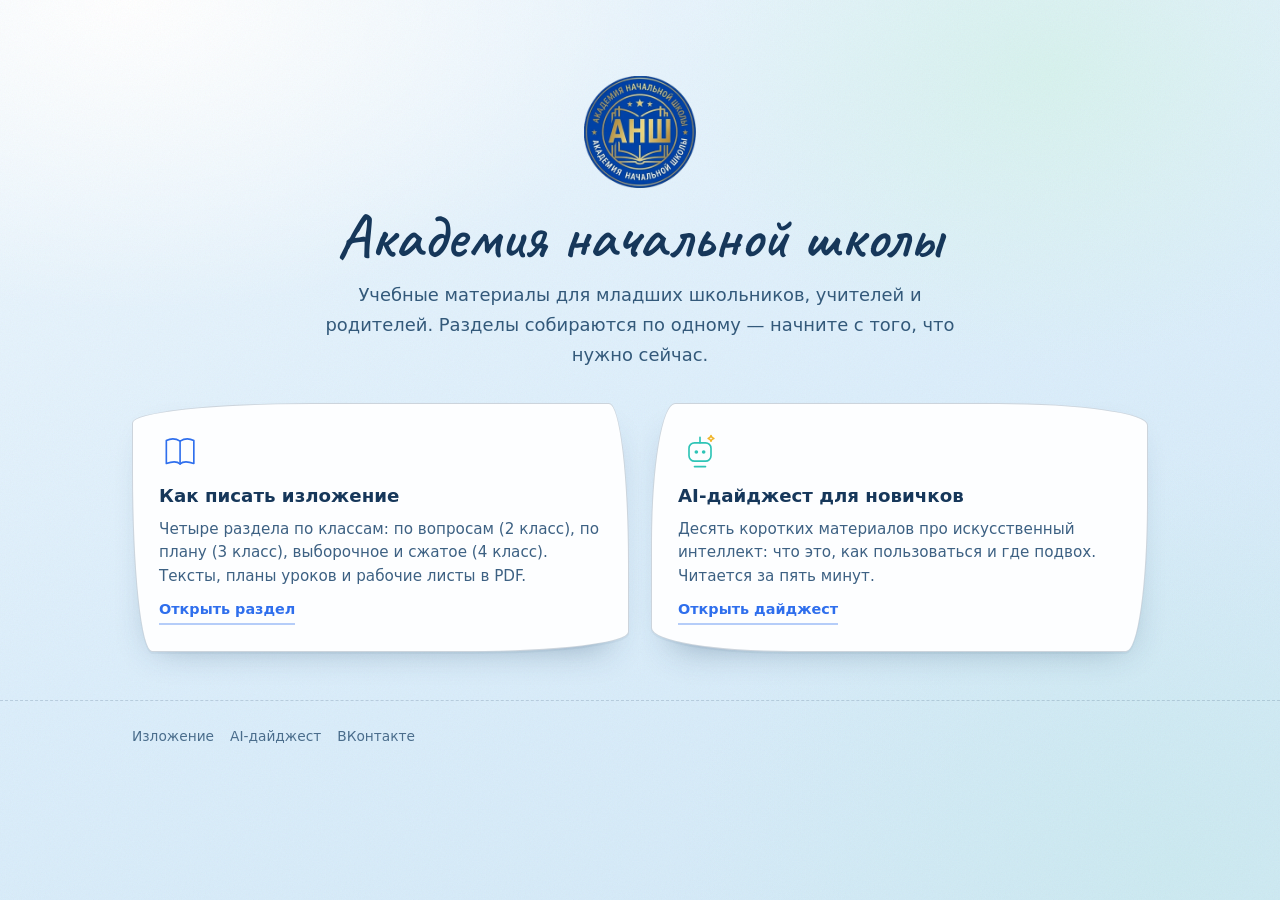
==== index.html @ ece6e227 "Remove author credit line from the landing footer" ====
<!doctype html>
<html lang="ru">
<head>
<meta charset="utf-8">
<meta name="viewport" content="width=device-width, initial-scale=1">
<title>Академия начальной школы</title>
<meta name="description" content="Учебные материалы для начальной школы: как писать изложение по шагам и AI-дайджест для учителей.">
<link rel="icon" type="image/png" href="./logo.png">
<link rel="stylesheet" href="./izlozhenie/fonts.css">
<link rel="stylesheet" href="./izlozhenie/style.css">
<style>
  .home-hero{text-align:center;padding-block:clamp(36px,8vw,76px) clamp(20px,4vw,34px)}
  .home-logo{width:clamp(84px,12vw,112px);height:auto;display:block;margin:0 auto 18px}
  .home-hero h1{margin:0 0 12px}
  .home-hero .lead{margin-inline:auto;max-width:56ch}
  .home-cards{margin-bottom:clamp(28px,5vw,48px)}
</style>
</head>
<body>

<a class="skip" href="#main">Перейти к содержанию</a>

<main id="main">
  <div class="wrap">

    <section class="home-hero">
      <img class="home-logo" src="./logo.png" alt="Эмблема Академии начальной школы" width="512" height="512" decoding="async">
      <h1>Академия начальной школы</h1>
      <p class="lead">Учебные материалы для младших школьников, учителей и родителей. Разделы собираются по одному — начните с того, что нужно сейчас.</p>
    </section>

    <!-- Новые разделы добавляются карточками ниже -->
    <ul class="cards home-cards">
      <li class="card">
        <div class="card-top">
          <svg class="card-icon" viewBox="0 0 48 48" fill="none" stroke="#2f6fed" stroke-width="1.8" stroke-linecap="round" stroke-linejoin="round" aria-hidden="true">
            <path d="M8 11.5c5-2.5 10-2.5 15 .6 5-3.1 10-3.1 15-.6v25c-7-2.5-12-2.5-15 .6-3-3.1-8-3.1-15-.6Z"/>
            <path d="M23 12v25"/>
          </svg>
        </div>
        <h3>Как писать изложение</h3>
        <p>Четыре раздела по классам: по вопросам (2 класс), по плану (3 класс), выборочное и сжатое (4 класс). Тексты, планы уроков и рабочие листы в PDF.</p>
        <a class="card-link" href="./izlozhenie/">Открыть раздел</a>
      </li>

      <li class="card">
        <div class="card-top">
          <svg class="card-icon" viewBox="0 0 48 48" fill="none" stroke="#2ec4b6" stroke-width="1.8" stroke-linecap="round" stroke-linejoin="round" aria-hidden="true">
            <rect x="12" y="14" width="24" height="20" rx="6"/>
            <circle cx="20" cy="24" r="2" fill="#2ec4b6" stroke="none"/>
            <circle cx="28" cy="24" r="2" fill="#2ec4b6" stroke="none"/>
            <path d="M24 8v6M18 40h12"/>
            <path d="M36 6c.4 2 1.2 2.8 3.2 3.2-2 .4-2.8 1.2-3.2 3.2-.4-2-1.2-2.8-3.2-3.2 2-.4 2.8-1.2 3.2-3.2Z" stroke="#f0b429" stroke-width="1.6"/>
          </svg>
        </div>
        <h3>AI-дайджест для новичков</h3>
        <p>Десять коротких материалов про искусственный интеллект: что это, как пользоваться и где подвох. Читается за пять минут.</p>
        <a class="card-link" href="https://academiansh.github.io/academy-ai-digest/" target="_blank" rel="noopener">Открыть дайджест</a>
      </li>
    </ul>

  </div>
</main>

<footer class="site-footer">
  <div class="wrap footer-inner">
    <nav class="footer-nav" aria-label="Навигация в подвале">
      <a href="./izlozhenie/">Изложение</a>
      <a href="https://academiansh.github.io/academy-ai-digest/" target="_blank" rel="noopener">AI-дайджест</a>
      <a href="https://vk.ru/academia_nsh" target="_blank" rel="noopener">ВКонтакте</a>
    </nav>
  </div>
</footer>

</body>
</html>
---- izlozhenie/fonts.css ----
/* Caveat, weight 600 — рукописный шрифт для заголовков.
   Источник: Google Fonts, лицензия SIL Open Font License 1.1
   (https://openfontlicense.org). Кириллица и латиница встроены,
   чтобы сайт открывался без внешних запросов. */
@font-face{font-family:'Caveat';font-style:normal;font-weight:600;font-display:swap;src:url([data-uri]) format('woff2');unicode-range:U+0301,U+0400-045F,U+0490-0491,U+04B0-04B1,U+2116}
@font-face{font-family:'Caveat';font-style:normal;font-weight:600;font-display:swap;src:url([data-uri]) format('woff2');unicode-range:U+0000-00FF,U+0131,U+0152-0153,U+02BB-02BC,U+02C6,U+02DA,U+02DC,U+2000-206F,U+20AC,U+2122,U+2191,U+2193,U+2212,U+2215,U+FEFF,U+FFFD}
---- izlozhenie/style.css ----
:root{
  --ink:#1c3f60;
  --ink-soft:#4a6d8c;
  --ink-faint:#7d9ab3;
  --blue:#2f6fed;
  --sky:#8ecae6;
  --turq:#2ec4b6;
  --gold:#f0b429;
  --paper:#eef7fd;
  --card:#fdfeff;
  --line:rgba(28,63,96,.5);
  --line-soft:rgba(28,63,96,.22);
  --radius-a:180px 20px 160px 20px / 20px 160px 20px 180px;
  --radius-b:120px 16px 110px 16px / 16px 110px 16px 120px;
  --shadow:0 2px 0 rgba(28,63,96,.05), 0 16px 34px -24px rgba(28,63,96,.45);
}

*{box-sizing:border-box}

html{scroll-behavior:smooth}

body{
  margin:0;
  min-height:100%;
  font-family:"Trebuchet MS","Segoe UI",system-ui,-apple-system,Roboto,sans-serif;
  font-size:1rem;
  line-height:1.6;
  color:var(--ink);
  background:
    radial-gradient(900px 520px at 10% 0%, #ffffff 0%, rgba(255,255,255,0) 60%),
    radial-gradient(760px 620px at 92% 96%, #cdeaf1 0%, rgba(205,234,241,0) 65%),
    radial-gradient(520px 420px at 82% 8%, #d8f2ee 0%, rgba(216,242,238,0) 70%),
    linear-gradient(160deg, #eef7fd 0%, #dceefb 52%, #d3e9f7 100%);
  background-attachment:fixed;
  -webkit-font-smoothing:antialiased;
}

body::before{
  content:"";
  position:fixed;
  inset:0;
  z-index:0;
  pointer-events:none;
  opacity:.45;
  background-image:url("data:image/svg+xml,%3Csvg xmlns='http://www.w3.org/2000/svg' width='160' height='160'%3E%3Cfilter id='n'%3E%3CfeTurbulence type='fractalNoise' baseFrequency='0.75' numOctaves='3' stitchTiles='stitch'/%3E%3C/filter%3E%3Crect width='160' height='160' filter='url(%23n)' opacity='0.13'/%3E%3C/svg%3E");
  mix-blend-mode:multiply;
}

img{max-width:100%}

a{color:var(--blue)}

.wrap{
  width:min(1080px,100%);
  margin-inline:auto;
  padding-inline:clamp(16px,4vw,32px);
  position:relative;
  z-index:1;
}

.skip{
  position:absolute;
  left:-9999px;
  top:0;
  background:#fff;
  padding:10px 16px;
  border:1.5px solid var(--line);
  border-radius:12px;
}
.skip:focus{left:16px;top:8px;z-index:50}

:focus-visible{
  outline:2.5px solid var(--blue);
  outline-offset:3px;
  border-radius:6px;
}

/* ---------- шапка ---------- */

.site-header{
  position:sticky;
  top:0;
  z-index:10;
  background:rgba(238,247,253,.88);
  backdrop-filter:blur(9px);
  border-bottom:1.5px dashed rgba(28,63,96,.16);
}

.header-inner{
  display:flex;
  align-items:center;
  justify-content:space-between;
  gap:10px 18px;
  flex-wrap:wrap;
  padding-block:10px;
}

.brand{
  display:flex;
  align-items:center;
  gap:10px;
  text-decoration:none;
  color:inherit;
}

.brand-mark{
  width:44px;
  height:44px;
  flex:0 0 auto;
  display:block;
  border-radius:50%;
}

.brand-text{
  display:flex;
  flex-direction:column;
  line-height:1.05;
}

.brand-title{
  font-family:"Caveat","Segoe Script",cursive;
  font-size:1.5rem;
  font-weight:600;
  color:#18395a;
}

.brand-sub{
  font-size:.66rem;
  letter-spacing:.16em;
  text-transform:uppercase;
  font-weight:700;
  color:var(--ink-faint);
}

.nav{
  display:flex;
  flex-wrap:wrap;
  gap:4px;
  margin-inline:-8px;
  padding:4px 0;
}

.nav a{
  font-size:.9rem;
  font-weight:600;
  color:#33597a;
  text-decoration:none;
  padding:6px 12px;
  border:1.4px solid transparent;
  border-radius:100px 14px 100px 14px / 14px 100px 14px 100px;
  transition:background .15s ease, border-color .15s ease;
}

.nav a:hover{
  background:rgba(46,196,182,.12);
  border-color:rgba(46,196,182,.45);
}

.nav a[aria-current="page"]{
  background:#fff;
  color:#18395a;
  border-color:var(--line);
  box-shadow:2px 2px 0 rgba(28,63,96,.08);
}

/* ---------- общие блоки ---------- */

main{display:block}

.hero{
  display:grid;
  grid-template-columns:1.45fr .95fr;
  gap:clamp(24px,5vw,56px);
  align-items:center;
  padding-block:clamp(28px,6vw,64px) clamp(20px,4vw,36px);
}

.badge{
  display:inline-flex;
  align-items:center;
  gap:8px;
  margin-bottom:16px;
  padding:5px 14px 5px 11px;
  font-size:.72rem;
  font-weight:700;
  letter-spacing:.09em;
  text-transform:uppercase;
  color:#1a6b5f;
  background:rgba(46,196,182,.12);
  border:1.4px solid rgba(46,196,182,.5);
  border-radius:var(--radius-b);
}

.badge::before{
  content:"";
  width:8px;height:8px;
  border-radius:50%;
  background:var(--turq);
  box-shadow:0 0 0 3px rgba(46,196,182,.2);
}

h1{
  margin:0 0 6px;
  font-family:"Caveat","Segoe Script",cursive;
  font-size:clamp(2.4rem,7vw,3.9rem);
  font-weight:600;
  line-height:1;
  letter-spacing:.005em;
  color:#16375a;
}

.uline{
  display:block;
  width:min(300px,78%);
  height:14px;
  margin:4px 0 16px -3px;
  overflow:visible;
}

.lead{
  margin:0;
  font-size:clamp(1rem,2.2vw,1.12rem);
  line-height:1.65;
  color:#33597a;
  max-width:52ch;
}

.lead strong{color:#1d4568}

/* ---------- портрет автора ---------- */

.portrait{
  position:relative;
  margin:0;
  padding:12px 12px 48px;
  background:#fff;
  border:1.5px solid var(--line);
  border-radius:var(--radius-a);
  box-shadow:0 20px 40px -28px rgba(28,63,96,.55);
  transform:rotate(1.4deg);
}

.portrait img{
  display:block;
  width:100%;
  height:auto;
  aspect-ratio:4/5;
  object-fit:cover;
  object-position:center;
  border-radius:26px 14px 22px 14px / 14px 22px 14px 26px;
  filter:saturate(1.02);
}

.portrait-ph{
  display:none;
  aspect-ratio:4/5;
  place-items:center;
  gap:10px;
  text-align:center;
  padding:16px;
  border:1.6px dashed rgba(47,111,237,.4);
  border-radius:26px 14px 22px 14px / 14px 22px 14px 26px;
  background:linear-gradient(170deg,#f3fbff,#e6f6f4);
  color:var(--ink-soft);
  font-size:.82rem;
}

.portrait-ph svg{width:52px;height:52px}

.portrait.is-empty .portrait-ph{display:grid}

.portrait figcaption{
  position:absolute;
  left:16px;
  right:16px;
  bottom:11px;
  text-align:center;
  font-family:"Caveat","Segoe Script",cursive;
  font-size:1.22rem;
  line-height:1.1;
  color:#2a5276;
}

.portrait figcaption span{
  display:block;
  font-family:"Trebuchet MS","Segoe UI",system-ui,sans-serif;
  font-size:.68rem;
  letter-spacing:.13em;
  text-transform:uppercase;
  color:var(--ink-faint);
  margin-top:3px;
}

/* ---------- разделы и карточки ---------- */

.section{padding-block:clamp(18px,4vw,36px)}

.section-head{
  display:flex;
  align-items:baseline;
  gap:14px;
  flex-wrap:wrap;
  margin-bottom:20px;
}

h2{
  margin:0;
  font-family:"Caveat","Segoe Script",cursive;
  font-size:clamp(1.9rem,4.6vw,2.6rem);
  font-weight:600;
  line-height:1.05;
  color:#16375a;
}

.section-note{
  font-size:.86rem;
  letter-spacing:.05em;
  text-transform:uppercase;
  font-weight:700;
  color:var(--ink-faint);
}

.cards{
  display:grid;
  grid-template-columns:repeat(2,minmax(0,1fr));
  gap:clamp(14px,2.6vw,22px);
  list-style:none;
  margin:0;
  padding:0;
}

.card{
  position:relative;
  display:flex;
  flex-direction:column;
  gap:10px;
  padding:clamp(18px,3vw,26px);
  background:var(--card);
  border:1.5px solid var(--line-soft);
  border-radius:var(--radius-a);
  box-shadow:var(--shadow);
  transition:transform .18s ease, box-shadow .18s ease, border-color .18s ease;
}

.card:nth-child(even){border-radius:24px 150px 22px 140px / 140px 22px 150px 24px}

.card:hover,
.card:focus-within{
  transform:translateY(-3px) rotate(-.2deg);
  border-color:rgba(28,63,96,.45);
  box-shadow:0 3px 0 rgba(28,63,96,.06), 0 22px 40px -26px rgba(28,63,96,.5);
}

.card-top{
  display:flex;
  align-items:center;
  gap:12px;
}

.card-icon{
  width:44px;height:44px;
  flex:0 0 auto;
}

.card-num{
  margin-left:auto;
  font-family:"Caveat",cursive;
  font-size:1.5rem;
  color:var(--ink-faint);
}

.card h3{
  margin:0;
  font-size:1.14rem;
  line-height:1.3;
  font-weight:700;
  color:#16375a;
}

.card p{
  margin:0;
  font-size:.95rem;
  line-height:1.55;
  color:#3d6183;
}

.card-link{
  margin-top:auto;
  align-self:flex-start;
  font-size:.9rem;
  font-weight:700;
  color:var(--blue);
  text-decoration:none;
  border-bottom:2px solid rgba(47,111,237,.35);
  padding-bottom:1px;
}

.card-link::after{content:"";position:absolute;inset:0;border-radius:inherit}

.card-link:hover{border-bottom-color:var(--blue)}

/* ---------- страница раздела ---------- */

.page-head{
  padding-block:clamp(26px,5vw,52px) clamp(10px,2vw,18px);
  max-width:62ch;
}

.crumbs{
  margin:0 0 10px;
  font-size:.82rem;
  color:var(--ink-faint);
}

.crumbs a{color:var(--ink-soft);text-decoration:none;border-bottom:1px dotted rgba(74,109,140,.5)}

.crumbs a:hover{color:var(--blue);border-bottom-color:var(--blue)}

.content{
  max-width:70ch;
  padding-bottom:clamp(20px,4vw,40px);
}

.content h2{
  margin-top:clamp(26px,4vw,38px);
  margin-bottom:10px;
  font-size:clamp(1.6rem,3.6vw,2.1rem);
}

.content h3{
  margin:22px 0 8px;
  font-size:1.05rem;
  font-weight:700;
  color:#16375a;
}

.content p{margin:0 0 14px;color:#33597a}

.content ul,
.content ol{
  margin:0 0 16px;
  padding-left:1.35em;
  color:#33597a;
}

.content li{margin-bottom:7px}

.content li::marker{color:var(--turq)}

.content strong{color:#1d4568}

/* место под текст */

.placeholder{
  position:relative;
  margin:0 0 18px;
  padding:20px 22px;
  border:1.6px dashed rgba(47,111,237,.42);
  border-radius:var(--radius-b);
  background:linear-gradient(175deg, rgba(243,251,255,.9), rgba(230,246,244,.75));
  color:#4c7a99;
}

.placeholder .ph-label{
  display:block;
  font-family:"Caveat","Segoe Script",cursive;
  font-size:1.28rem;
  line-height:1.15;
  color:#2c6b8f;
  margin-bottom:4px;
}

.placeholder p{margin:0;font-size:.9rem;line-height:1.55;color:#5b86a3}

.note{
  margin:24px 0;
  padding:16px 20px 16px 22px;
  background:rgba(240,180,41,.1);
  border:1.5px solid rgba(240,180,41,.55);
  border-left-width:5px;
  border-radius:18px 90px 16px 90px / 90px 16px 90px 18px;
  font-size:.95rem;
  color:#6b5210;
}

.note p{margin:0;color:#6b5210}
.note p + p{margin-top:8px}

/* следующий раздел */

.pager{
  display:flex;
  justify-content:space-between;
  gap:14px;
  flex-wrap:wrap;
  margin-top:clamp(18px,3vw,30px);
  padding-top:20px;
  border-top:1.5px dashed var(--line-soft);
}

.pager a{
  display:inline-flex;
  flex-direction:column;
  gap:2px;
  text-decoration:none;
  color:#33597a;
  padding:10px 16px;
  border:1.4px solid var(--line-soft);
  border-radius:var(--radius-b);
  background:rgba(255,255,255,.7);
  max-width:46%;
}

.pager a:hover{border-color:var(--line);color:#16375a}

.pager .pager-label{
  font-size:.7rem;
  letter-spacing:.12em;
  text-transform:uppercase;
  color:var(--ink-faint);
  font-weight:700;
}

.pager .pager-title{font-weight:700;font-size:.95rem}
.pager .next{margin-left:auto;text-align:right;align-items:flex-end}

/* ---------- подвал ---------- */

.site-footer{
  margin-top:clamp(24px,5vw,48px);
  border-top:1.5px dashed rgba(28,63,96,.18);
  padding-block:24px 30px;
}

.footer-inner{
  display:flex;
  justify-content:space-between;
  align-items:flex-start;
  gap:16px 28px;
  flex-wrap:wrap;
}

.footer-note{
  margin:0;
  font-size:.85rem;
  color:var(--ink-faint);
  max-width:38ch;
}

.footer-nav{
  display:flex;
  gap:6px 16px;
  flex-wrap:wrap;
  font-size:.86rem;
}

.footer-nav a{color:var(--ink-soft);text-decoration:none}
.footer-nav a:hover{color:var(--blue);text-decoration:underline}

/* ---------- адаптив ---------- */

@media (max-width:860px){
  .hero{grid-template-columns:1fr}
  .portrait{max-width:340px;justify-self:center;transform:rotate(-1deg)}
  .cards{grid-template-columns:1fr}
}

@media (max-width:560px){
  .nav{width:100%;margin-inline:0}
  .nav a{font-size:.84rem;padding:5px 10px}
  .pager a{max-width:100%;width:100%}
  .pager .next{text-align:left;align-items:flex-start}
}

@media (prefers-reduced-motion:reduce){
  .card{transition:none}
  html{scroll-behavior:auto}
}

/* ---------- страницы видов изложения ---------- */

.meta{
  display:flex;
  flex-wrap:wrap;
  gap:8px;
  margin:0 0 20px;
  padding:0;
  list-style:none;
}

.meta li{
  font-size:.71rem;
  font-weight:700;
  letter-spacing:.08em;
  text-transform:uppercase;
  color:#3d6183;
  background:#fff;
  border:1.4px solid var(--line-soft);
  border-radius:var(--radius-b);
  padding:4px 12px;
}

.meta li.accent{
  color:#1a6b5f;
  background:rgba(46,196,182,.1);
  border-color:rgba(46,196,182,.5);
}

.content h2:first-of-type{margin-top:0}

/* текст произведения */

.excerpt{
  margin:0 0 22px;
  padding:clamp(18px,3vw,30px);
  background:#fff;
  border:1.5px solid var(--line-soft);
  border-radius:var(--radius-a);
  box-shadow:var(--shadow);
}

.excerpt-label{
  display:block;
  margin-bottom:12px;
  font-size:.72rem;
  font-weight:700;
  letter-spacing:.12em;
  text-transform:uppercase;
  color:var(--ink-faint);
}

.excerpt p{
  margin:0 0 12px;
  font-size:1.02rem;
  line-height:1.72;
  color:#2f5474;
}

.excerpt p:last-of-type{margin-bottom:0}

.excerpt cite{
  display:block;
  margin-top:16px;
  font-style:normal;
  font-family:"Caveat","Segoe Script",cursive;
  font-size:1.22rem;
  color:#2a5276;
  text-align:right;
}

/* шаги урока */

.steps{
  list-style:none;
  counter-reset:step;
  margin:0 0 22px;
  padding:0;
  display:grid;
  gap:15px;
}

.steps > li{
  counter-increment:step;
  position:relative;
  padding-left:52px;
  color:#33597a;
  line-height:1.55;
}

.steps > li::before{
  content:counter(step);
  position:absolute;
  left:0;
  top:-2px;
  width:34px;
  height:34px;
  display:grid;
  place-items:center;
  font-family:"Caveat","Segoe Script",cursive;
  font-size:1.32rem;
  line-height:1;
  color:#1a6b5f;
  background:rgba(46,196,182,.12);
  border:1.4px solid rgba(46,196,182,.5);
  border-radius:60% 40% 55% 45% / 45% 55% 40% 60%;
}

.steps > li strong{color:#16375a}

.steps > li em{
  font-style:normal;
  color:#6b8ba6;
}

/* варианты плана */

.plan-grid{
  display:grid;
  grid-template-columns:repeat(3,minmax(0,1fr));
  gap:14px;
  margin:0 0 22px;
}

.plan-col{
  background:#fff;
  border:1.5px solid var(--line-soft);
  border-radius:var(--radius-b);
  padding:16px 18px 8px;
  box-shadow:var(--shadow);
}

.plan-col h3{
  margin:0 0 10px;
  font-size:.78rem;
  font-weight:700;
  letter-spacing:.07em;
  text-transform:uppercase;
  color:#2c6b8f;
}

.plan-col ol{
  margin:0 0 12px;
  padding-left:1.2em;
  font-size:.92rem;
  color:#33597a;
}

.plan-col li{margin-bottom:7px}
.plan-col li::marker{color:var(--turq)}

.plan-col p{
  margin:0 0 12px;
  font-size:.92rem;
  color:#33597a;
}

@media (max-width:820px){
  .plan-grid{grid-template-columns:1fr}
  .steps > li{padding-left:46px}
}

/* ---------- об авторе ---------- */

.author-block{
  display:grid;
  grid-template-columns:auto minmax(0,1fr);
  gap:clamp(14px,3vw,24px);
  align-items:start;
  margin:0 0 clamp(18px,3vw,28px);
  padding:clamp(18px,3vw,26px) clamp(20px,3vw,30px);
  background:#fff;
  border:1.5px solid var(--line-soft);
  border-left:5px solid rgba(240,180,41,.65);
  border-radius:18px 120px 16px 110px / 110px 16px 120px 18px;
  box-shadow:var(--shadow);
}

.author-block .author-mark{
  width:52px;
  height:52px;
  flex:0 0 auto;
}

.author-block h2{
  margin:0 0 6px;
  font-size:clamp(1.5rem,3.4vw,1.9rem);
}

.author-block p{
  margin:0;
  color:#33597a;
  font-size:.96rem;
  line-height:1.6;
}

.author-block .author-role{
  margin-top:4px;
  font-size:.88rem;
  color:var(--ink-soft);
}

@media (max-width:560px){
  .author-block{grid-template-columns:1fr}
  .author-block .author-mark{width:44px;height:44px}
}

/* ---------- ссылка на сообщество ---------- */

.cta{
  display:flex;
  align-items:center;
  justify-content:space-between;
  gap:clamp(16px,3vw,32px);
  flex-wrap:wrap;
  margin:clamp(20px,3vw,30px) 0 24px;
  padding:clamp(18px,3vw,26px) clamp(20px,3vw,30px);
  background:linear-gradient(180deg,#ffffff,#f4fbff);
  border:1.5px solid rgba(46,196,182,.5);
  border-radius:20px 130px 18px 120px / 120px 18px 130px 20px;
  box-shadow:var(--shadow);
}

.cta-text{
  flex:1 1 320px;
  min-width:min(100%,260px);
}

.cta-title{
  margin:0 0 6px;
  font-family:"Caveat","Segoe Script",cursive;
  font-size:clamp(1.45rem,3.2vw,1.7rem);
  font-weight:600;
  line-height:1.1;
  color:#16375a;
}

.cta p{
  margin:0;
  font-size:.94rem;
  line-height:1.55;
  color:#3d6183;
}

.cta-btn{
  display:inline-flex;
  align-items:center;
  gap:9px;
  flex:0 0 auto;
  padding:11px 20px;
  font-size:.92rem;
  font-weight:700;
  color:#fff;
  text-decoration:none;
  background:var(--blue);
  border:1.5px solid #2358c2;
  border-radius:100px 18px 100px 18px / 18px 100px 18px 100px;
  box-shadow:2px 2px 0 rgba(28,63,96,.18);
  transition:background .15s ease, transform .15s ease;
}

.cta-btn:hover{
  background:#2456bd;
  transform:translateY(-1px);
}

.cta-btn svg{
  width:17px;
  height:17px;
  flex:0 0 auto;
}

@media (max-width:560px){
  .cta-btn{width:100%;justify-content:center}
}

/* ---------- баннер над контентом ---------- */

.promo{
  display:flex;
  align-items:center;
  justify-content:space-between;
  flex-wrap:wrap;
  gap:clamp(12px,2.4vw,20px);
  margin:clamp(14px,2.4vw,22px) 0 0;
  padding:clamp(14px,2.2vw,18px) clamp(16px,3vw,24px);
  background:linear-gradient(120deg,#ffffff 0%,#f1f9ff 55%,#eaf7f5 100%);
  border:1.5px solid rgba(47,111,237,.32);
  border-radius:20px 120px 18px 110px / 110px 18px 120px 20px;
  box-shadow:var(--shadow);
}

.promo-lead{
  display:flex;
  align-items:center;
  gap:12px;
  flex:1 1 320px;
  min-width:0;
}

.promo-img{
  display:block;
  width:112px;
  height:112px;
  flex:0 0 auto;
  object-fit:cover;
  object-position:center;
  border-radius:26px 60px 24px 54px / 54px 24px 60px 26px;
  border:1.5px solid rgba(28,63,96,.22);
  background:#fff;
  filter:saturate(1.85) contrast(1.12) brightness(1.02);
}

.promo-label{
  margin:0 0 2px;
  font-size:.66rem;
  letter-spacing:.15em;
  text-transform:uppercase;
  font-weight:700;
  color:#2c6b8f;
}

.promo-title{
  margin:0;
  font-family:"Caveat","Segoe Script",cursive;
  font-size:clamp(1.3rem,3vw,1.62rem);
  font-weight:600;
  line-height:1.1;
  color:#16375a;
}

.promo-text p{
  margin:3px 0 0;
  font-size:.88rem;
  line-height:1.45;
  color:#3d6183;
}

@media (max-width:560px){
  .promo-img{width:88px;height:88px}
  .promo .cta-btn{width:100%;justify-content:center}
}

/* файл для скачивания */

.cta--blue{
  border-color:rgba(47,111,237,.38);
  background:linear-gradient(180deg,#ffffff,#f2f8ff);
}

.cta--blue .cta-title{color:#1d4568}

.cta--file{
  border-color:rgba(240,180,41,.55);
  background:linear-gradient(180deg,#fffefa,#fff8e8);
}

.cta--file .cta-title{color:#6b5210}

.cta--file .cta-btn{
  color:#3b2c05;
  background:var(--gold);
  border-color:#c8911a;
}

.cta--file .cta-btn:hover{
  background:#e2a61c;
}

/* ---------- пособие ---------- */

.books{
  display:grid;
  grid-template-columns:minmax(0,1.06fr) minmax(0,.94fr);
  align-items:center;
  gap:clamp(20px,4vw,40px);
  padding:clamp(16px,3vw,28px);
  background:#fff;
  border:1.5px solid var(--line-soft);
  border-radius:22px 150px 20px 140px / 140px 20px 150px 22px;
  box-shadow:var(--shadow);
}

.books-media{margin:0}

.books-media img{
  display:block;
  width:100%;
  height:auto;
  border-radius:16px 90px 14px 80px / 80px 14px 90px 16px;
}

.books h2{
  margin:0 0 8px;
  font-size:clamp(1.55rem,3.4vw,2.05rem);
  line-height:1.05;
}

.books-name{
  margin:0 0 12px;
  font-size:1.02rem;
  font-weight:700;
  line-height:1.45;
  color:#16375a;
}

.books p{
  margin:0 0 10px;
  font-size:.95rem;
  line-height:1.6;
  color:#3d6183;
}

.books .books-meta{
  margin:0 0 18px;
  font-size:.9rem;
  color:var(--ink-soft);
}

@media (max-width:820px){
  .books{grid-template-columns:1fr}
}
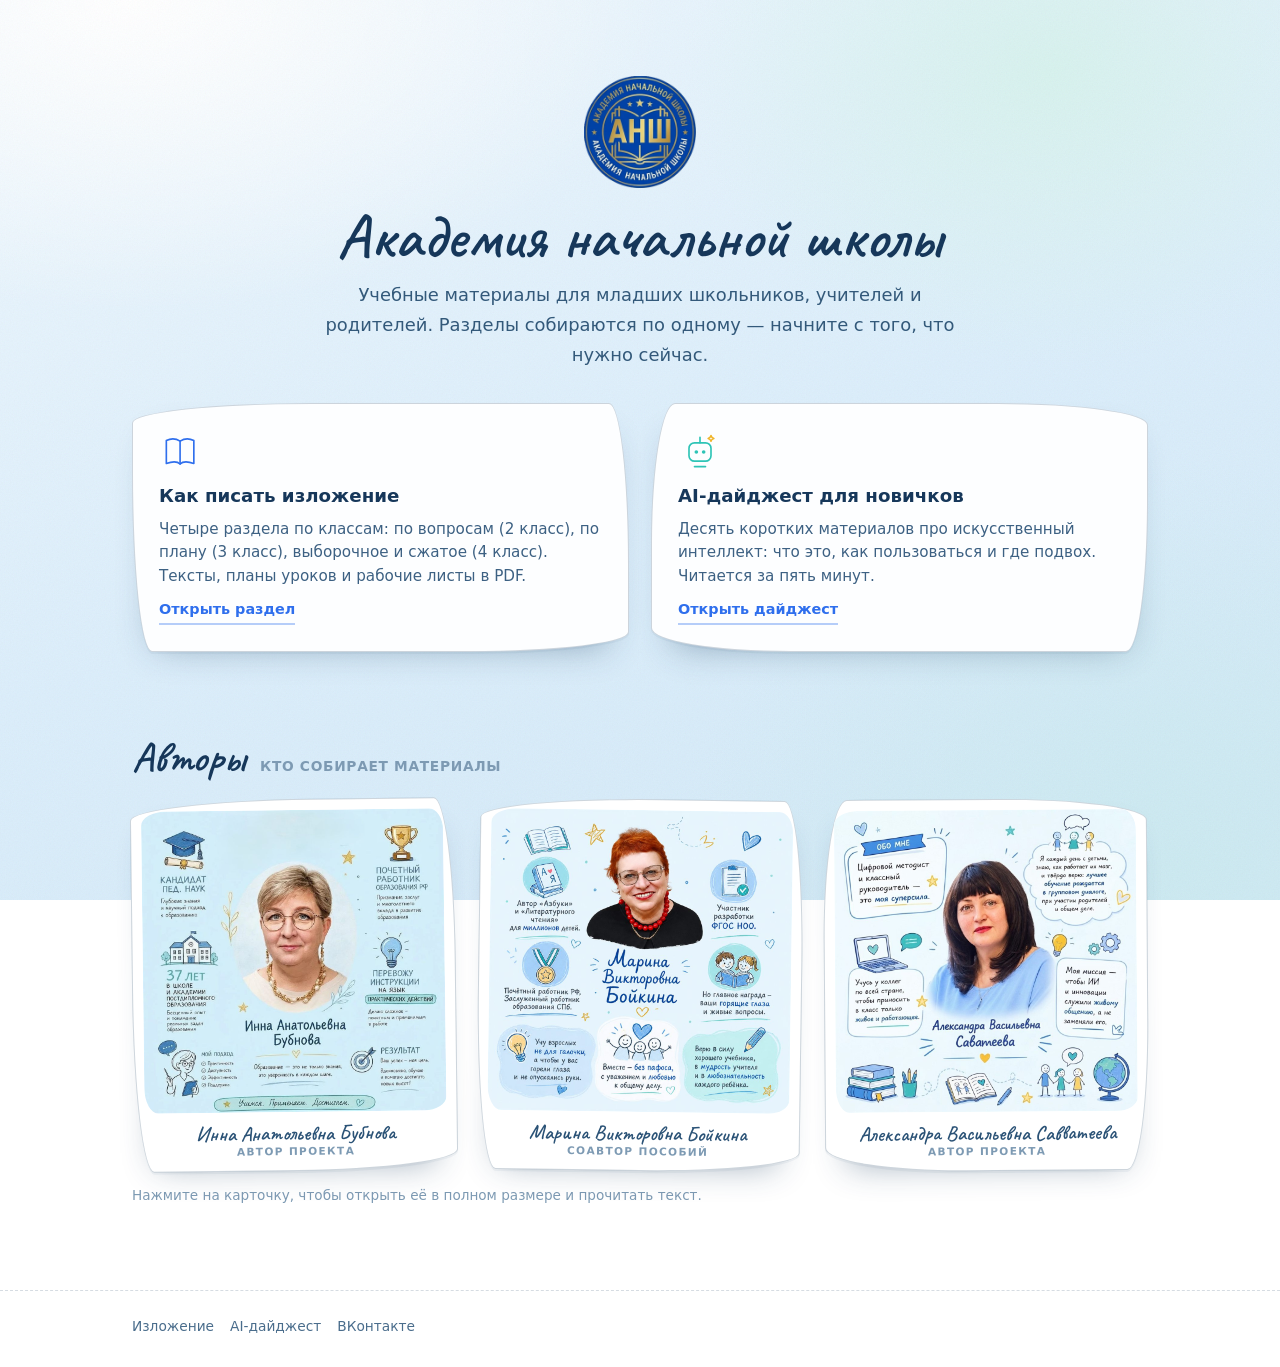
==== commit c1dc88eb: "Add authors block with three cards to the landing page Three profile cards (Bubnova, Boykina, Savvat" ====
--- a/index.html
+++ b/index.html
@@ -14,6 +14,85 @@
   .home-hero h1{margin:0 0 12px}
   .home-hero .lead{margin-inline:auto;max-width:56ch}
   .home-cards{margin-bottom:clamp(28px,5vw,48px)}
+
+  .people{
+    display:grid;
+    grid-template-columns:repeat(3,minmax(0,1fr));
+    gap:clamp(14px,2.6vw,22px);
+    list-style:none;
+    margin:0;
+    padding:0;
+  }
+
+  .person{
+    display:block;
+    padding:10px 10px 0;
+    background:#fff;
+    border:1.5px solid var(--line-soft);
+    border-radius:var(--radius-a);
+    box-shadow:var(--shadow);
+    text-decoration:none;
+    color:inherit;
+    transform:rotate(-.7deg);
+    transition:transform .18s ease, box-shadow .18s ease, border-color .18s ease;
+  }
+
+  .people li:nth-child(2) .person{transform:rotate(.8deg)}
+
+  .people li:nth-child(3) .person{
+    border-radius:24px 150px 22px 140px / 140px 22px 150px 24px;
+    transform:rotate(-.4deg);
+  }
+
+  .person:hover,
+  .person:focus-visible{
+    transform:translateY(-4px) rotate(0deg);
+    border-color:rgba(28,63,96,.45);
+    box-shadow:0 3px 0 rgba(28,63,96,.06), 0 24px 42px -26px rgba(28,63,96,.5);
+  }
+
+  .person img{
+    display:block;
+    width:100%;
+    height:auto;
+    aspect-ratio:1/1;
+    object-fit:cover;
+    border-radius:26px 14px 22px 14px / 14px 22px 14px 26px;
+  }
+
+  .person-name{
+    display:block;
+    padding:10px 6px 12px;
+    text-align:center;
+    font-family:"Caveat","Segoe Script",cursive;
+    font-size:1.28rem;
+    line-height:1.08;
+    color:#2a5276;
+  }
+
+  .person-name span{
+    display:block;
+    margin-top:2px;
+    font-family:"Trebuchet MS","Segoe UI",system-ui,sans-serif;
+    font-size:.66rem;
+    letter-spacing:.13em;
+    text-transform:uppercase;
+    font-weight:700;
+    color:var(--ink-faint);
+  }
+
+  .people-hint{
+    margin:14px 0 0;
+    font-size:.85rem;
+    color:var(--ink-faint);
+  }
+
+  @media (max-width:820px){
+    .people{grid-template-columns:1fr;max-width:420px;margin-inline:auto}
+    .person,
+    .people li:nth-child(2) .person,
+    .people li:nth-child(3) .person{transform:none}
+  }
 </style>
 </head>
 <body>
@@ -59,6 +138,36 @@
       </li>
     </ul>
 
+    <section class="section" id="avtory" aria-labelledby="avtory-title">
+      <div class="section-head">
+        <h2 id="avtory-title">Авторы</h2>
+        <span class="section-note">Кто собирает материалы</span>
+      </div>
+
+      <ul class="people">
+        <li>
+          <a class="person" href="./avtor-bubnova.jpg" target="_blank" rel="noopener">
+            <img src="./avtor-bubnova.jpg" alt="Визитка: Инна Анатольевна Бубнова — кандидат педагогических наук, 37 лет в школе и академии постдипломного образования" width="1000" height="1000" decoding="async">
+            <span class="person-name">Инна Анатольевна Бубнова<span>Автор проекта</span></span>
+          </a>
+        </li>
+        <li>
+          <a class="person" href="./avtor-boykina.jpg" target="_blank" rel="noopener">
+            <img src="./avtor-boykina.jpg" alt="Визитка: Марина Викторовна Бойкина — автор «Азбуки» и «Литературного чтения», участник разработки ФГОС НОО" width="1000" height="1000" decoding="async">
+            <span class="person-name">Марина Викторовна Бойкина<span>Соавтор пособий</span></span>
+          </a>
+        </li>
+        <li>
+          <a class="person" href="./avtor-savvateeva.jpg" target="_blank" rel="noopener">
+            <img src="./avtor-savvateeva.jpg" alt="Визитка: Александра Васильевна Савватеева — цифровой методист и классный руководитель" width="1000" height="1000" decoding="async">
+            <span class="person-name">Александра Васильевна Савватеева<span>Автор проекта</span></span>
+          </a>
+        </li>
+      </ul>
+
+      <p class="people-hint">Нажмите на карточку, чтобы открыть её в полном размере и прочитать текст.</p>
+    </section>
+
   </div>
 </main>
 
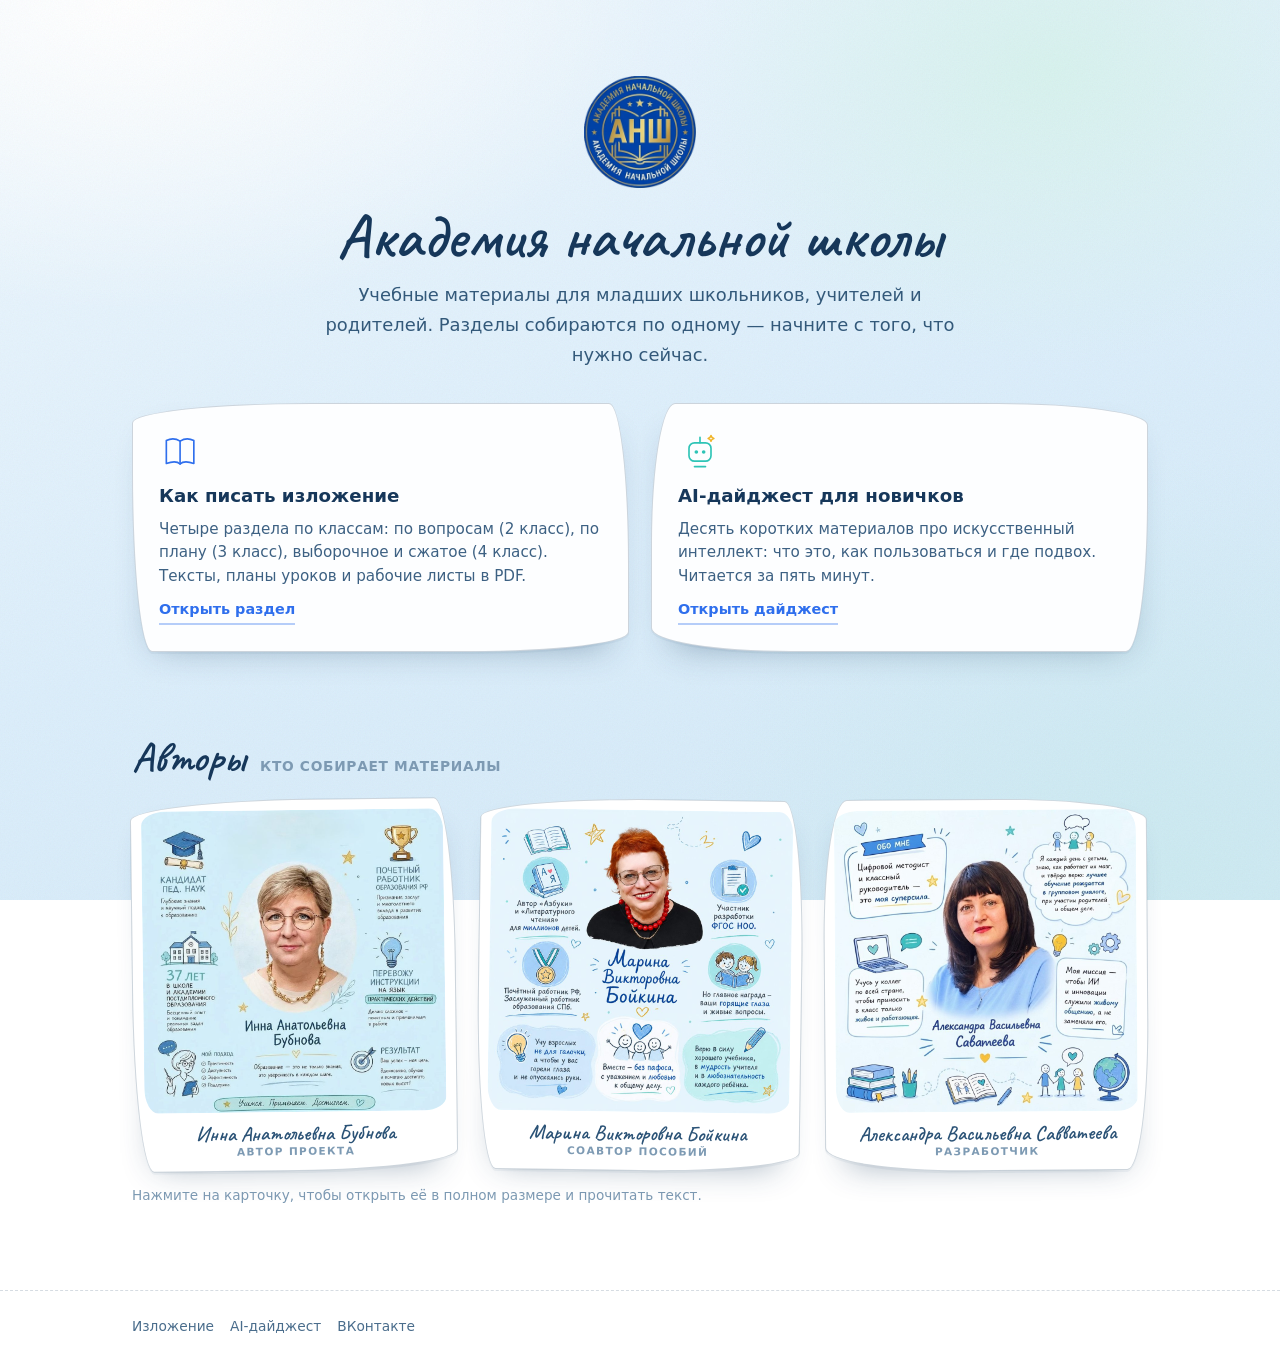
==== commit 5ee7852b: "Change Savvateeva card role to developer" ====
--- a/index.html
+++ b/index.html
@@ -160,7 +160,7 @@
         <li>
           <a class="person" href="./avtor-savvateeva.jpg" target="_blank" rel="noopener">
             <img src="./avtor-savvateeva.jpg" alt="Визитка: Александра Васильевна Савватеева — цифровой методист и классный руководитель" width="1000" height="1000" decoding="async">
-            <span class="person-name">Александра Васильевна Савватеева<span>Автор проекта</span></span>
+            <span class="person-name">Александра Васильевна Савватеева<span>Разработчик</span></span>
           </a>
         </li>
       </ul>
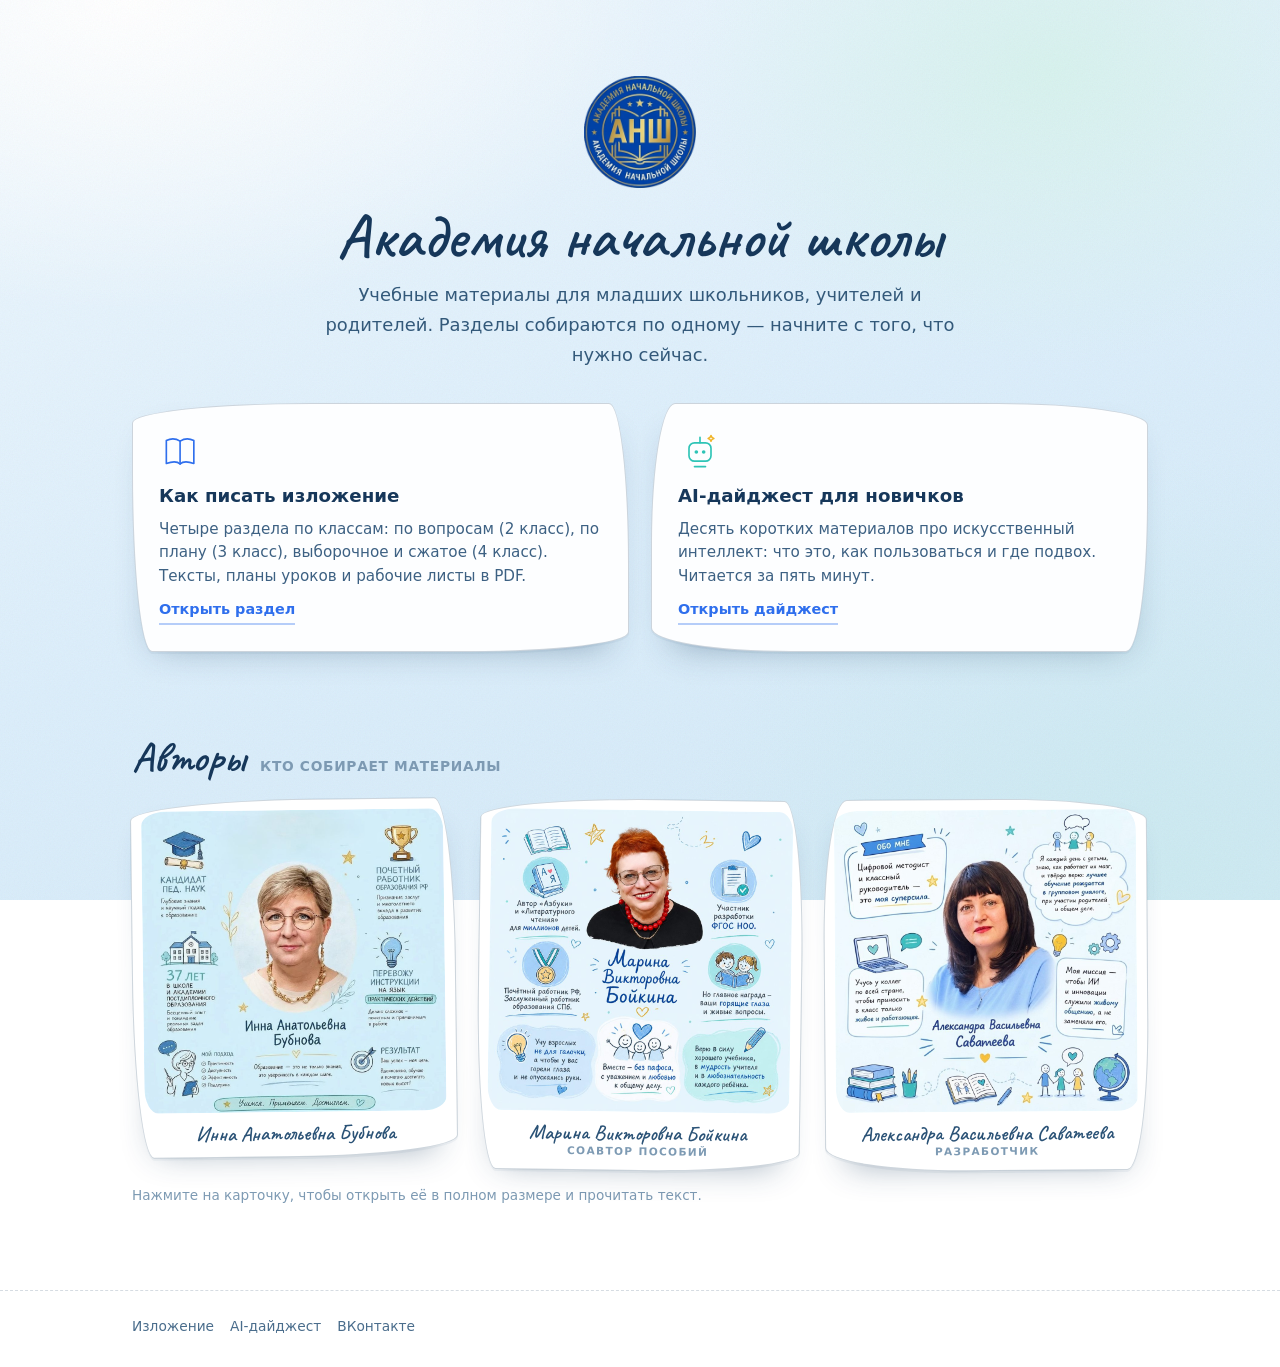
==== commit 8ba39be8: "Fix Savateeva surname spelling and drop author-role label" ====
--- a/index.html
+++ b/index.html
@@ -148,7 +148,7 @@
         <li>
           <a class="person" href="./avtor-bubnova.jpg" target="_blank" rel="noopener">
             <img src="./avtor-bubnova.jpg" alt="Визитка: Инна Анатольевна Бубнова — кандидат педагогических наук, 37 лет в школе и академии постдипломного образования" width="1000" height="1000" decoding="async">
-            <span class="person-name">Инна Анатольевна Бубнова<span>Автор проекта</span></span>
+            <span class="person-name">Инна Анатольевна Бубнова</span>
           </a>
         </li>
         <li>
@@ -159,8 +159,8 @@
         </li>
         <li>
           <a class="person" href="./avtor-savvateeva.jpg" target="_blank" rel="noopener">
-            <img src="./avtor-savvateeva.jpg" alt="Визитка: Александра Васильевна Савватеева — цифровой методист и классный руководитель" width="1000" height="1000" decoding="async">
-            <span class="person-name">Александра Васильевна Савватеева<span>Разработчик</span></span>
+            <img src="./avtor-savvateeva.jpg" alt="Визитка: Александра Васильевна Саватеева — цифровой методист и классный руководитель" width="1000" height="1000" decoding="async">
+            <span class="person-name">Александра Васильевна Саватеева<span>Разработчик</span></span>
           </a>
         </li>
       </ul>
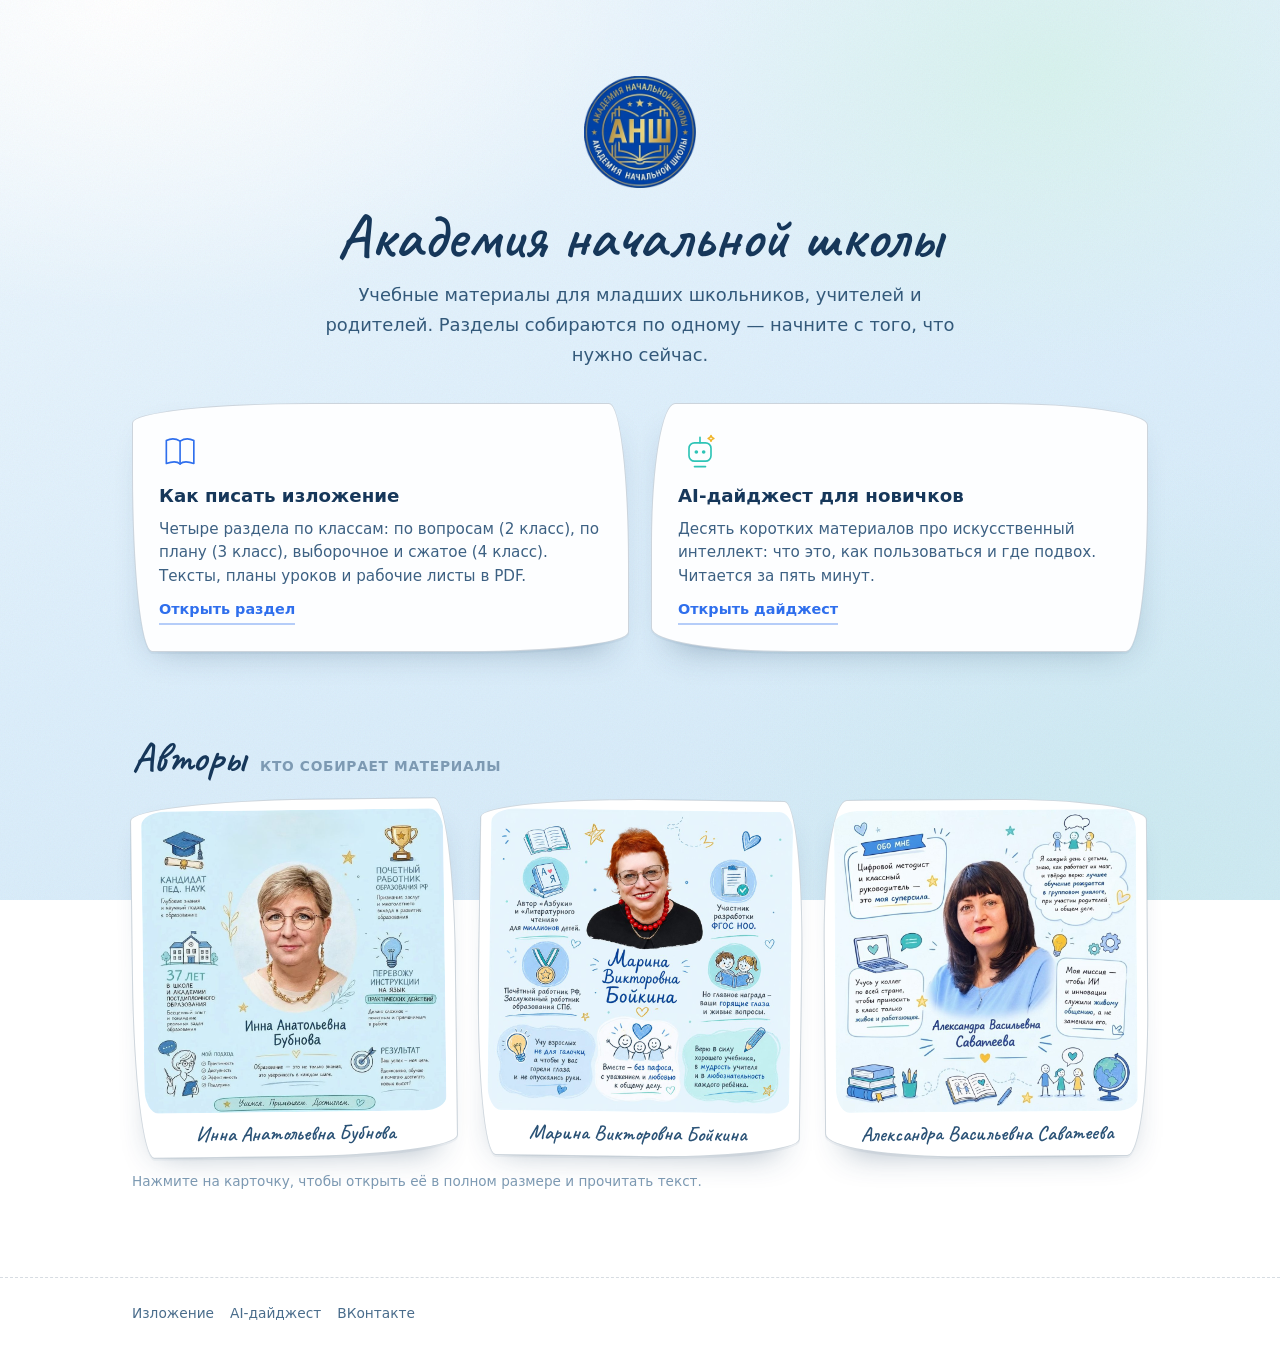
==== commit 4bd0a33e: "Show only names under author cards" ====
--- a/index.html
+++ b/index.html
@@ -68,17 +68,6 @@
     font-size:1.28rem;
     line-height:1.08;
     color:#2a5276;
-  }
-
-  .person-name span{
-    display:block;
-    margin-top:2px;
-    font-family:"Trebuchet MS","Segoe UI",system-ui,sans-serif;
-    font-size:.66rem;
-    letter-spacing:.13em;
-    text-transform:uppercase;
-    font-weight:700;
-    color:var(--ink-faint);
   }
 
   .people-hint{
@@ -154,13 +143,13 @@
         <li>
           <a class="person" href="./avtor-boykina.jpg" target="_blank" rel="noopener">
             <img src="./avtor-boykina.jpg" alt="Визитка: Марина Викторовна Бойкина — автор «Азбуки» и «Литературного чтения», участник разработки ФГОС НОО" width="1000" height="1000" decoding="async">
-            <span class="person-name">Марина Викторовна Бойкина<span>Соавтор пособий</span></span>
+            <span class="person-name">Марина Викторовна Бойкина</span>
           </a>
         </li>
         <li>
           <a class="person" href="./avtor-savvateeva.jpg" target="_blank" rel="noopener">
             <img src="./avtor-savvateeva.jpg" alt="Визитка: Александра Васильевна Саватеева — цифровой методист и классный руководитель" width="1000" height="1000" decoding="async">
-            <span class="person-name">Александра Васильевна Саватеева<span>Разработчик</span></span>
+            <span class="person-name">Александра Васильевна Саватеева</span>
           </a>
         </li>
       </ul>
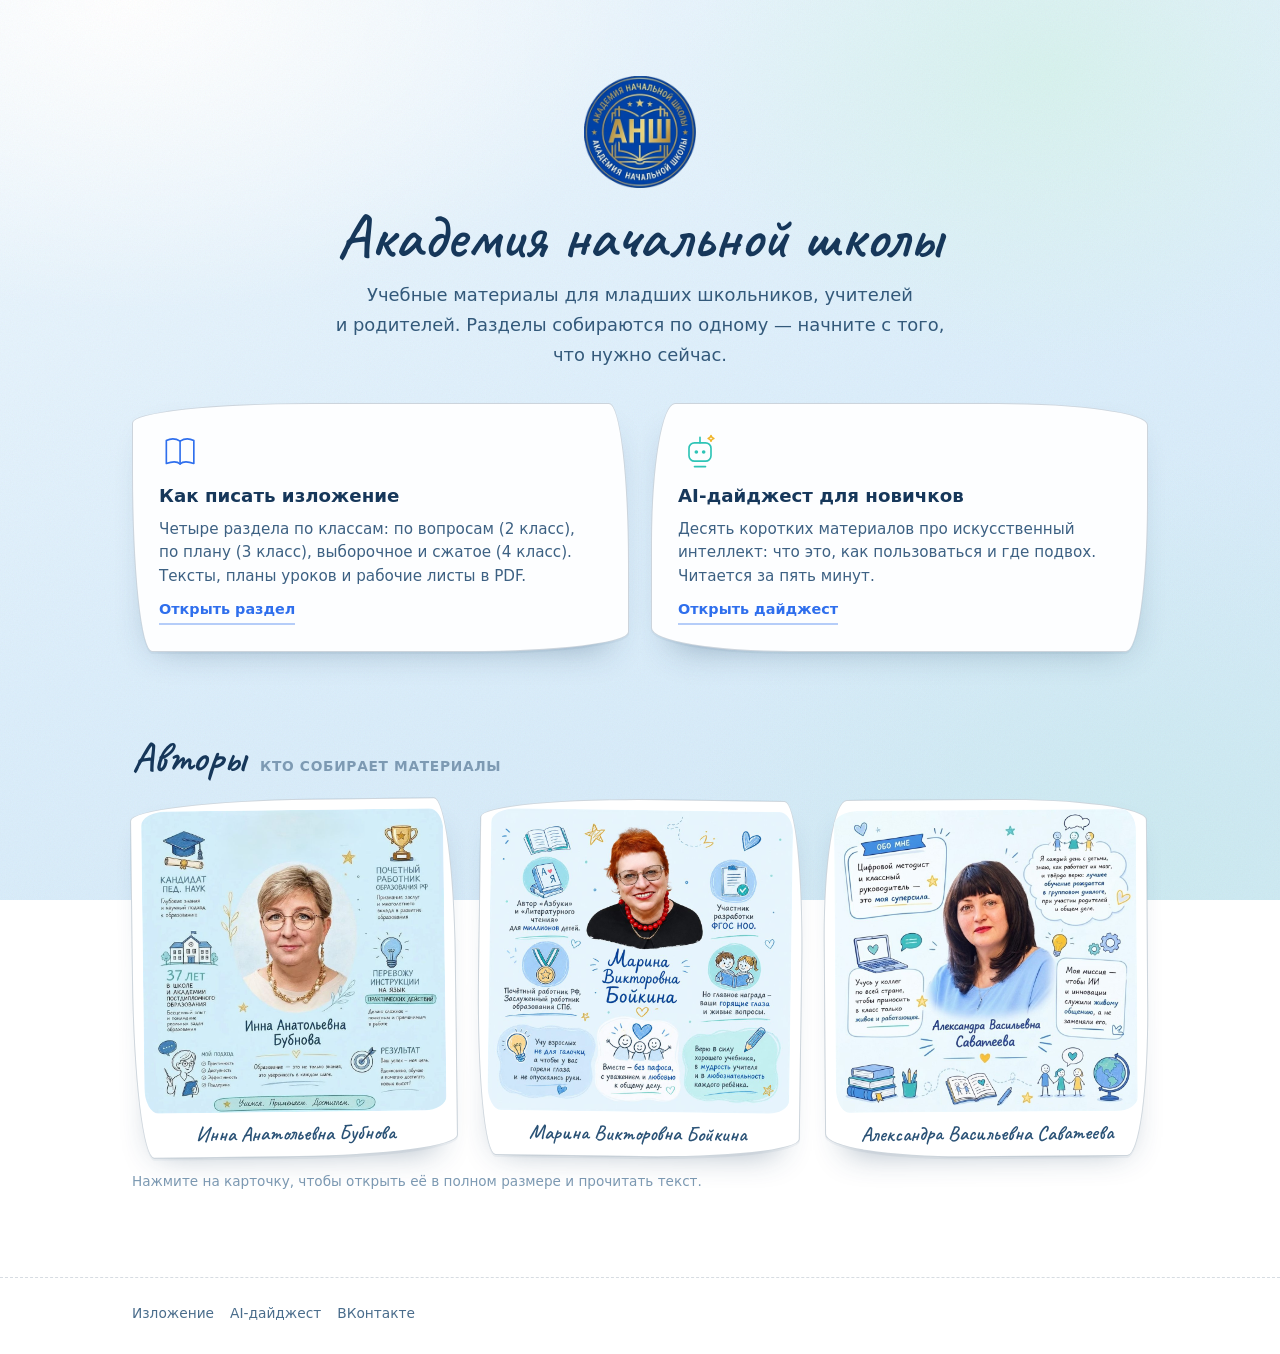
==== commit 9cfbbaf9: "Fix mobile typography: non-breaking prepositions, no hyphenated breaks Wrap short words and conjunct" ====
--- a/index.html
+++ b/index.html
@@ -6,6 +6,20 @@
 <title>Академия начальной школы</title>
 <meta name="description" content="Учебные материалы для начальной школы: как писать изложение по шагам и AI-дайджест для учителей.">
 <link rel="icon" type="image/png" href="./logo.png">
+<meta property="og:type" content="website">
+<meta property="og:site_name" content="Академия начальной школы">
+<meta property="og:locale" content="ru_RU">
+<meta property="og:title" content="Академия начальной школы">
+<meta property="og:description" content="Учебные материалы для младших школьников, учителей и родителей: как писать изложение и AI-дайджест для учителей.">
+<meta property="og:url" content="https://academiansh.github.io/">
+<meta property="og:image" content="https://academiansh.github.io/og-cover.png">
+<meta property="og:image:width" content="1200">
+<meta property="og:image:height" content="630">
+<meta property="og:image:alt" content="Академия начальной школы — методическая копилка">
+<meta name="twitter:card" content="summary_large_image">
+<meta name="twitter:title" content="Академия начальной школы">
+<meta name="twitter:description" content="Готовые разделы для начальной школы: изложение по классам и AI-дайджест для учителей.">
+<meta name="twitter:image" content="https://academiansh.github.io/og-cover.png">
 <link rel="stylesheet" href="./izlozhenie/fonts.css">
 <link rel="stylesheet" href="./izlozhenie/style.css">
 <style>
@@ -86,7 +100,7 @@
 </head>
 <body>
 
-<a class="skip" href="#main">Перейти к содержанию</a>
+<a class="skip" href="#main">Перейти к содержанию</a>
 
 <main id="main">
   <div class="wrap">
@@ -94,7 +108,7 @@
     <section class="home-hero">
       <img class="home-logo" src="./logo.png" alt="Эмблема Академии начальной школы" width="512" height="512" decoding="async">
       <h1>Академия начальной школы</h1>
-      <p class="lead">Учебные материалы для младших школьников, учителей и родителей. Разделы собираются по одному — начните с того, что нужно сейчас.</p>
+      <p class="lead">Учебные материалы для младших школьников, учителей и родителей. Разделы собираются по одному — начните с того, что нужно сейчас.</p>
     </section>
 
     <!-- Новые разделы добавляются карточками ниже -->
@@ -107,7 +121,7 @@
           </svg>
         </div>
         <h3>Как писать изложение</h3>
-        <p>Четыре раздела по классам: по вопросам (2 класс), по плану (3 класс), выборочное и сжатое (4 класс). Тексты, планы уроков и рабочие листы в PDF.</p>
+        <p>Четыре раздела по классам: по вопросам (2 класс), по плану (3 класс), выборочное и сжатое (4 класс). Тексты, планы уроков и рабочие листы в PDF.</p>
         <a class="card-link" href="./izlozhenie/">Открыть раздел</a>
       </li>
 
@@ -121,8 +135,8 @@
             <path d="M36 6c.4 2 1.2 2.8 3.2 3.2-2 .4-2.8 1.2-3.2 3.2-.4-2-1.2-2.8-3.2-3.2 2-.4 2.8-1.2 3.2-3.2Z" stroke="#f0b429" stroke-width="1.6"/>
           </svg>
         </div>
-        <h3>AI-дайджест для новичков</h3>
-        <p>Десять коротких материалов про искусственный интеллект: что это, как пользоваться и где подвох. Читается за пять минут.</p>
+        <h3>AI-дайджест для новичков</h3>
+        <p>Десять коротких материалов про искусственный интеллект: что это, как пользоваться и где подвох. Читается за пять минут.</p>
         <a class="card-link" href="https://academiansh.github.io/academy-ai-digest/" target="_blank" rel="noopener">Открыть дайджест</a>
       </li>
     </ul>
@@ -154,7 +168,7 @@
         </li>
       </ul>
 
-      <p class="people-hint">Нажмите на карточку, чтобы открыть её в полном размере и прочитать текст.</p>
+      <p class="people-hint">Нажмите на карточку, чтобы открыть её в полном размере и прочитать текст.</p>
     </section>
 
   </div>
--- a/izlozhenie/style.css
+++ b/izlozhenie/style.css
@@ -19,9 +19,36 @@
 
 html{scroll-behavior:smooth}
 
+/* типографика: без висячих строк и разрывов в неудобных местах */
+
+p,
+li,
+.lead,
+.card p,
+.content p,
+.excerpt p,
+.author-block p{
+  text-wrap:pretty;
+  hyphens:none;
+  -webkit-hyphens:none;
+}
+
+h1,
+h2,
+h3,
+.card h3,
+.cta-title,
+.promo-title,
+.books-name{
+  text-wrap:balance;
+  hyphens:none;
+}
+
 body{
   margin:0;
   min-height:100%;
+  -webkit-text-size-adjust:100%;
+  text-size-adjust:100%;
   font-family:"Trebuchet MS","Segoe UI",system-ui,-apple-system,Roboto,sans-serif;
   font-size:1rem;
   line-height:1.6;
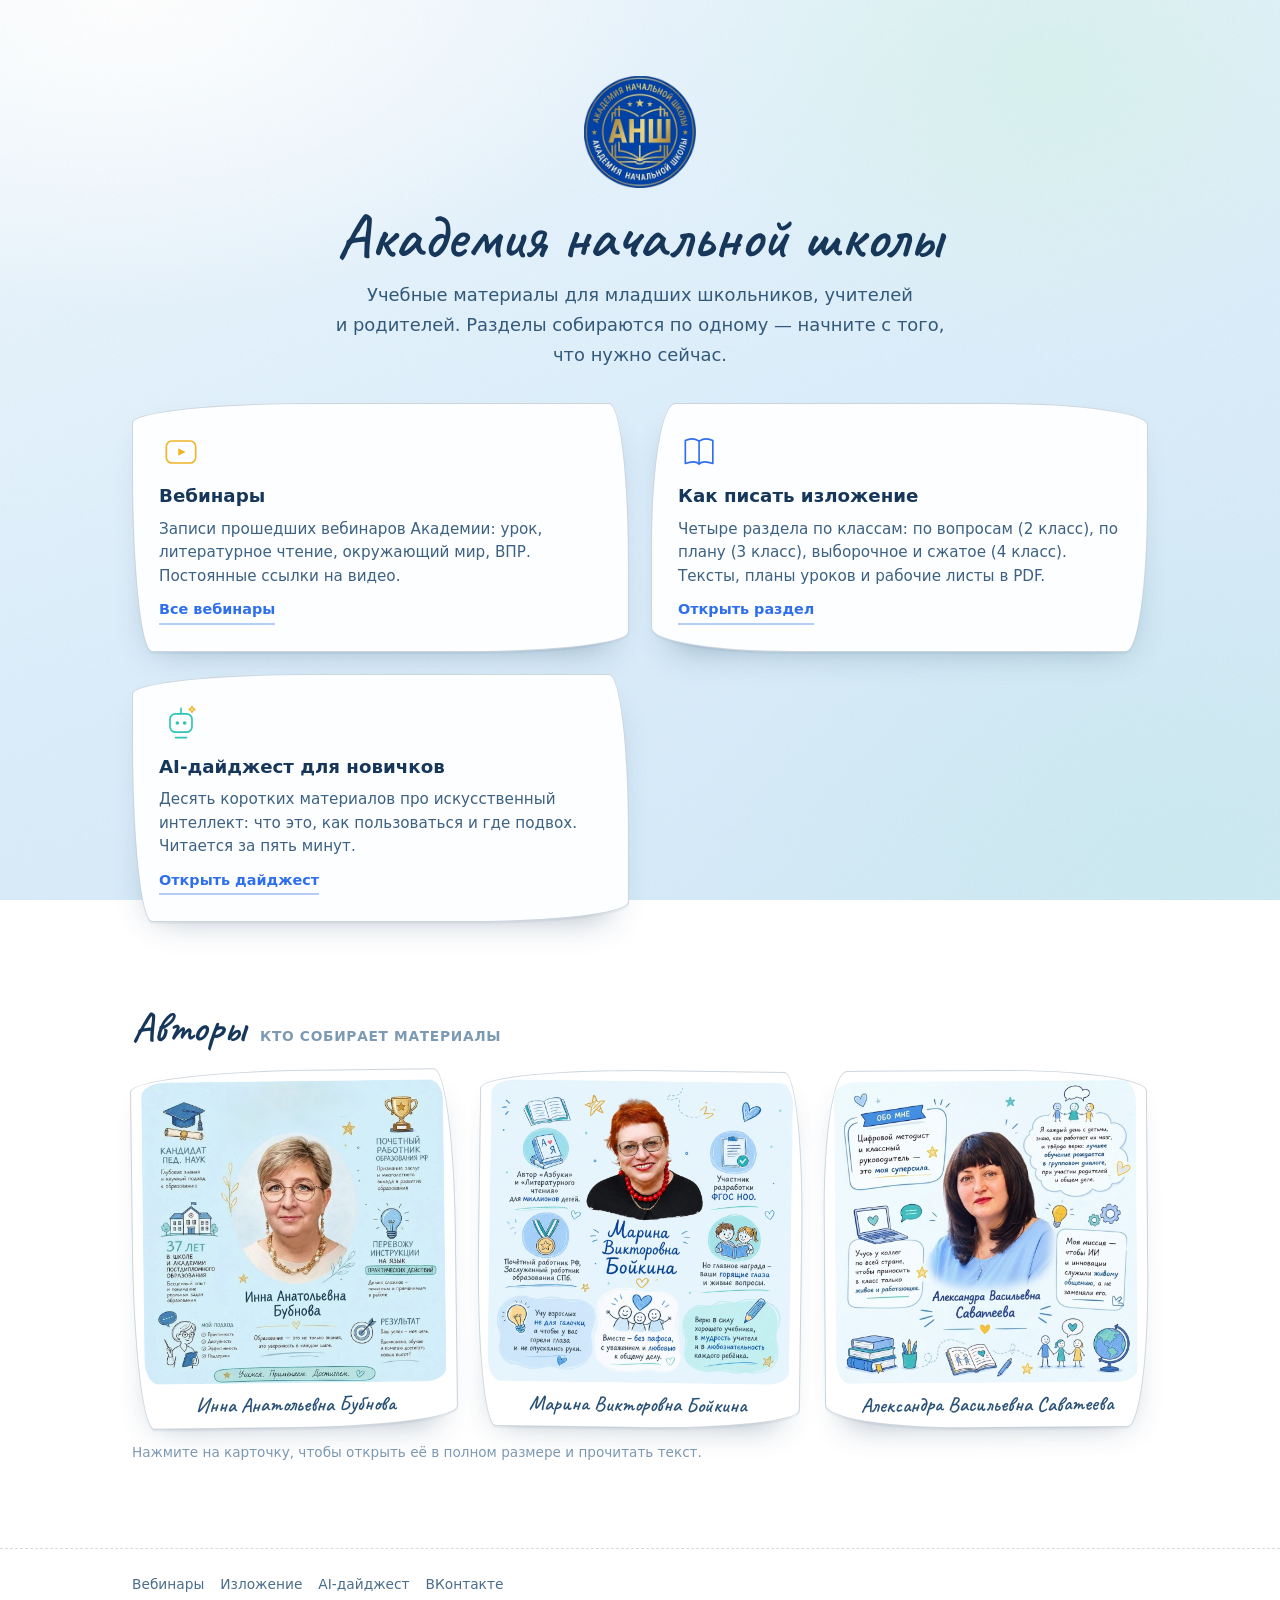
==== commit fd4df9e6: "Добавить страницу вебинаров и карточку на главной" ====
--- a/index.html
+++ b/index.html
@@ -4,7 +4,7 @@
 <meta charset="utf-8">
 <meta name="viewport" content="width=device-width, initial-scale=1">
 <title>Академия начальной школы</title>
-<meta name="description" content="Учебные материалы для начальной школы: как писать изложение по шагам и AI-дайджест для учителей.">
+<meta name="description" content="Учебные материалы для начальной школы: изложение по шагам, записи вебинаров и AI-дайджест для учителей.">
 <link rel="icon" type="image/png" href="./logo.png">
 <meta property="og:type" content="website">
 <meta property="og:site_name" content="Академия начальной школы">
@@ -115,13 +115,25 @@
     <ul class="cards home-cards">
       <li class="card">
         <div class="card-top">
+          <svg class="card-icon" viewBox="0 0 48 48" fill="none" stroke="#f0b429" stroke-width="1.8" stroke-linecap="round" stroke-linejoin="round" aria-hidden="true">
+            <rect x="8" y="12" width="32" height="24" rx="6"/>
+            <path d="M21 20l8 4-8 4z" fill="#f0b429" stroke="none"/>
+          </svg>
+        </div>
+        <h3>Вебинары</h3>
+        <p>Записи прошедших вебинаров Академии: урок, литературное чтение, окружающий мир, ВПР. Постоянные ссылки на видео.</p>
+        <a class="card-link" href="./vebinary/">Все вебинары</a>
+      </li>
+
+      <li class="card">
+        <div class="card-top">
           <svg class="card-icon" viewBox="0 0 48 48" fill="none" stroke="#2f6fed" stroke-width="1.8" stroke-linecap="round" stroke-linejoin="round" aria-hidden="true">
             <path d="M8 11.5c5-2.5 10-2.5 15 .6 5-3.1 10-3.1 15-.6v25c-7-2.5-12-2.5-15 .6-3-3.1-8-3.1-15-.6Z"/>
             <path d="M23 12v25"/>
           </svg>
         </div>
         <h3>Как писать изложение</h3>
-        <p>Четыре раздела по классам: по вопросам (2 класс), по плану (3 класс), выборочное и сжатое (4 класс). Тексты, планы уроков и рабочие листы в PDF.</p>
+        <p>Четыре раздела по классам: по вопросам (2 класс), по плану (3 класс), выборочное и сжатое (4 класс). Тексты, планы уроков и рабочие листы в PDF.</p>
         <a class="card-link" href="./izlozhenie/">Открыть раздел</a>
       </li>
 
@@ -177,6 +189,7 @@
 <footer class="site-footer">
   <div class="wrap footer-inner">
     <nav class="footer-nav" aria-label="Навигация в подвале">
+      <a href="./vebinary/">Вебинары</a>
       <a href="./izlozhenie/">Изложение</a>
       <a href="https://academiansh.github.io/academy-ai-digest/" target="_blank" rel="noopener">AI-дайджест</a>
       <a href="https://vk.ru/academia_nsh" target="_blank" rel="noopener">ВКонтакте</a>
--- a/izlozhenie/style.css
+++ b/izlozhenie/style.css
@@ -1027,3 +1027,11 @@
   .books{grid-template-columns:1fr}
 }
 
+
+
+/* уведомление о cookie */
+.cookie-note{position:fixed;left:50%;bottom:16px;z-index:9999;display:none;align-items:center;gap:16px;width:min(680px,calc(100% - 24px));padding:14px 18px;border-radius:16px;border:2px dashed var(--line-soft);background:var(--card);box-shadow:var(--shadow);transform:translateX(-50%)}
+.cookie-note.is-visible{display:flex}
+.cookie-note p{margin:0;flex:1;font-size:14px;color:var(--ink-soft)}
+.cookie-note button{flex:none;padding:9px 18px;border:0;border-radius:999px;background:var(--blue);color:#fff;font:inherit;font-weight:700;cursor:pointer}
+@media(max-width:560px){.cookie-note{flex-direction:column;align-items:stretch;gap:10px}}
